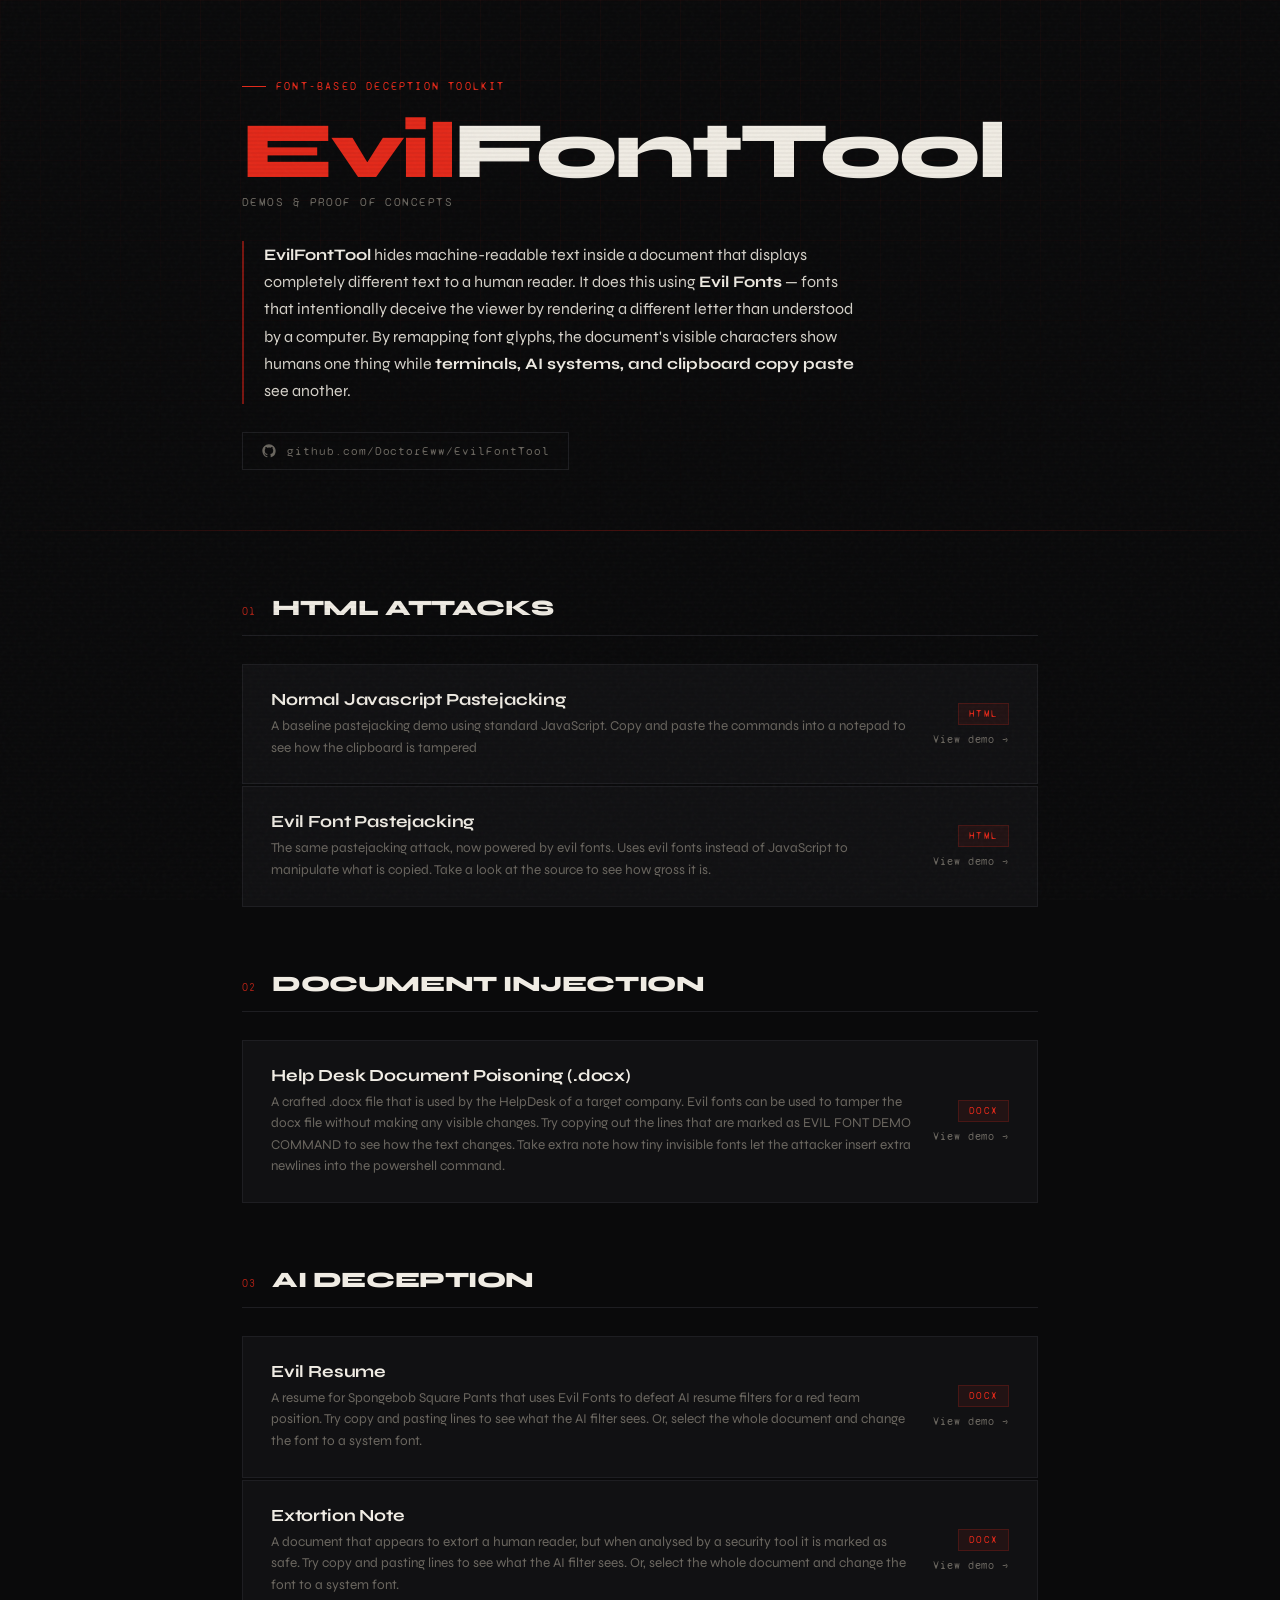
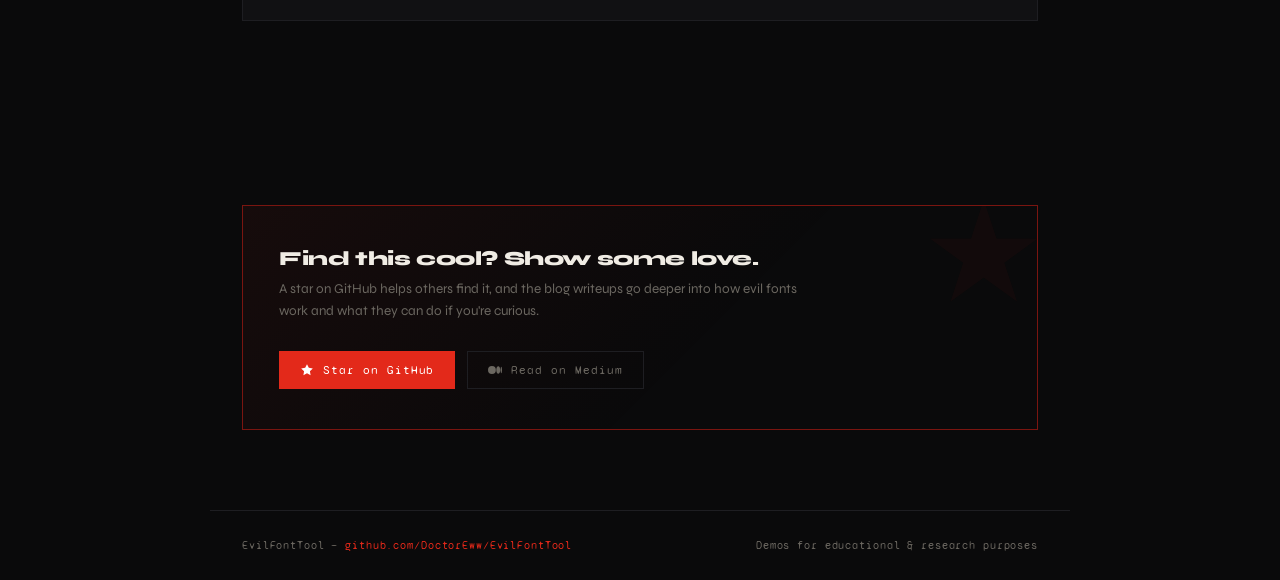
==== index.html @ efe9433b "Revamp the demo!" ====
<!DOCTYPE html>
<html lang="en">
<head>
  <meta charset="UTF-8" />
  <meta name="viewport" content="width=device-width, initial-scale=1.0" />
  <title>EvilFontTool — Demos</title>
  <link rel="preconnect" href="https://fonts.googleapis.com" />
  <link rel="preconnect" href="https://fonts.gstatic.com" crossorigin />
  <link href="https://fonts.googleapis.com/css2?family=Syne+Mono&family=Syne:wght@400;700;800&family=Space+Mono&display=swap" rel="stylesheet" />
  <link rel="stylesheet" href="style.css" />
</head>
<body>

  <header>
    <div class="header-grid"></div>
    <div class="header-inner">
      <div class="eyebrow">Font-based deception toolkit</div>
      <h1><span class="evil">Evil</span>FontTool</h1>
      <div class="tagline">Demos &amp; Proof of Concepts</div>
      <p class="description">
        <strong>EvilFontTool</strong> hides machine-readable text inside a document that displays completely different text to a human reader. It does this using <strong>Evil Fonts</strong> — fonts that intentionally deceive the viewer by rendering a different letter than understood by a computer. By remapping font glyphs, the document's visible characters show humans one thing while <strong>terminals, AI systems, and clipboard copy paste</strong> see another.
      </p>
      <a class="github-link" href="https://github.com/DoctorEww/EvilFontTool" target="_blank" rel="noopener">
        <svg width="16" height="16" viewBox="0 0 24 24" fill="currentColor">
          <path d="M12 2C6.477 2 2 6.484 2 12.017c0 4.425 2.865 8.18 6.839 9.504.5.092.682-.217.682-.483 0-.237-.008-.868-.013-1.703-2.782.605-3.369-1.343-3.369-1.343-.454-1.158-1.11-1.466-1.11-1.466-.908-.62.069-.608.069-.608 1.003.07 1.531 1.032 1.531 1.032.892 1.53 2.341 1.088 2.91.832.092-.647.35-1.088.636-1.338-2.22-.253-4.555-1.113-4.555-4.951 0-1.093.39-1.988 1.029-2.688-.103-.253-.446-1.272.098-2.65 0 0 .84-.27 2.75 1.026A9.564 9.564 0 0112 6.844c.85.004 1.705.115 2.504.337 1.909-1.296 2.747-1.027 2.747-1.027.546 1.379.202 2.398.1 2.651.64.7 1.028 1.595 1.028 2.688 0 3.848-2.339 4.695-4.566 4.943.359.309.678.92.678 1.855 0 1.338-.012 2.419-.012 2.747 0 .268.18.58.688.482A10.019 10.019 0 0022 12.017C22 6.484 17.522 2 12 2z"/>
        </svg>
        github.com/DoctorEww/EvilFontTool
      </a>
    </div>
  </header>

  <div class="divider"></div>

  <main>

    <!-- ── HTML ATTACKS ── -->
    <section class="section">
      <div class="section-header">
        <span class="section-number">01</span>
        <h2 class="section-title">HTML Attacks</h2>
      </div>
      <div class="demos">

        <a class="demo-card fade-up" href="html_demo/javascript.html" title="Javascript Pastejacking">
          <div class="demo-info">
            <div class="demo-title">Normal Javascript Pastejacking</div>
            <div class="demo-desc">A baseline pastejacking demo using standard JavaScript. Copy and paste the commands into a notepad to see how the clipboard is tampered</div>
          </div>
          <div class="demo-cta">
            <span class="demo-tag">HTML</span>
            <span class="demo-arrow">View demo →</span>
          </div>
        </a>

        <a class="demo-card fade-up" href="html_demo/evilfont.html" title="Evil Fonts HTML Tampering">
          <div class="demo-info">
            <div class="demo-title">Evil Font Pastejacking</div>
            <div class="demo-desc">The same pastejacking attack, now powered by evil fonts. Uses evil fonts instead of JavaScript to manipulate what is copied. Take a look at the source to see how gross it is.</div>
          </div>
          <div class="demo-cta">
            <span class="demo-tag">HTML</span>
            <span class="demo-arrow">View demo →</span>
          </div>
        </a>

      </div>
    </section>

    <!-- ── DOCUMENT INJECTION ── -->
    <section class="section">
      <div class="section-header">
        <span class="section-number">02</span>
        <h2 class="section-title">Document Injection</h2>
      </div>
      <div class="demos">

        <a class="demo-card fade-up" href="demo_files/Evil_Font_Poison.docx" title="Evil Font Doc Poison">
          <div class="demo-info">
            <div class="demo-title">Help Desk Document Poisoning (.docx)</div>
            <div class="demo-desc">A crafted .docx file that is used by the HelpDesk of a target company. Evil fonts can be used to tamper the docx file without making any visible changes. Try copying out the lines that are marked as EVIL FONT DEMO COMMAND to see how the text changes. Take extra note how tiny invisible fonts let the attacker insert extra newlines into the powershell command.</div>
          </div>
          <div class="demo-cta">
            <span class="demo-tag">DOCX</span>
            <span class="demo-arrow">View demo →</span>
          </div>
        </a>

      </div>
    </section>

    <!-- ── AI DECEPTION ── -->
    <section class="section">
      <div class="section-header">
        <span class="section-number">03</span>
        <h2 class="section-title">AI Deception</h2>
      </div>
      <div class="demos">

        <a class="demo-card fade-up" href="demo_files/Evil_Font_Resume.docx" title="Evil Font Resume">
          <div class="demo-info">
            <div class="demo-title">Evil Resume</div>
            <div class="demo-desc">A resume for Spongebob Square Pants that uses Evil Fonts to defeat AI resume filters for a red team position. Try copy and pasting lines to see what the AI filter sees. Or, select the whole document and change the font to a system font.</div>
          </div>
          <div class="demo-cta">
            <span class="demo-tag">DOCX</span>
            <span class="demo-arrow">View demo →</span>
          </div>
        </a>

        <a class="demo-card fade-up" href="demo_files/Evil_Font_Extortion.docx" title="Evil Font Extort">
          <div class="demo-info">
            <div class="demo-title">Extortion Note</div>
            <div class="demo-desc">A document that appears to extort a human reader, but when analysed by a security tool it is marked as safe. Try copy and pasting lines to see what the AI filter sees. Or, select the whole document and change the font to a system font.</div>
          </div>
          <div class="demo-cta">
            <span class="demo-tag">DOCX</span>
            <span class="demo-arrow">View demo →</span>
          </div>
        </a>

      </div>
    </section>

  </main>

  <!-- ── CTA ── -->
  <div class="cta-wrapper">
    <div class="cta-banner">
      <div class="cta-heading">Find this cool? Show some love.</div>
      <p class="cta-sub">A star on GitHub helps others find it, and the blog writeups go deeper into how evil fonts work and what they can do if you're curious.</p>
      <div class="cta-buttons">
        <a class="cta-btn cta-btn-primary" href="https://github.com/DoctorEww/EvilFontTool" target="_blank" rel="noopener">
          <svg width="14" height="14" viewBox="0 0 24 24" fill="currentColor"><path d="M12 2l3.09 6.26L22 9.27l-5 4.87 1.18 6.88L12 17.77l-6.18 3.25L7 14.14 2 9.27l6.91-1.01L12 2z"/></svg>
          Star on GitHub
        </a>
        <a class="cta-btn cta-btn-secondary" href="https://medium.com/@doctoreww" target="_blank" rel="noopener">
          <svg width="14" height="14" viewBox="0 0 24 24" fill="currentColor"><path d="M13.54 12a6.8 6.8 0 01-6.77 6.82A6.8 6.8 0 010 12a6.8 6.8 0 016.77-6.82A6.8 6.8 0 0113.54 12zm7.42 0c0 3.54-1.51 6.42-3.38 6.42-1.87 0-3.39-2.88-3.39-6.42s1.52-6.42 3.39-6.42 3.38 2.88 3.38 6.42M24 12c0 3.17-.53 5.75-1.19 5.75-.66 0-1.19-2.58-1.19-5.75s.53-5.75 1.19-5.75C23.47 6.25 24 8.83 24 12z"/></svg>
          Read on Medium
        </a>
      </div>
    </div>
  </div>

  <footer>
    <div class="footer-inner">
      <span class="footer-text">EvilFontTool — <a href="https://github.com/DoctorEww/EvilFontTool" target="_blank" rel="noopener">github.com/DoctorEww/EvilFontTool</a></span>
      <span class="footer-text">Demos for educational &amp; research purposes</span>
    </div>
  </footer>

</body>
</html>
---- style.css ----
:root {
  --bg: #0a0a0b;
  --surface: #111113;
  --border: #1e1e22;
  --red: #e3291a;
  --red-dim: #7a1510;
  --red-glow: rgba(227, 41, 26, 0.18);
  --text: #d8d4cc;
  --text-dim: #6b6760;
  --text-bright: #f0ece4;
  --mono: 'Syne Mono', monospace;
  --sans: 'Syne', sans-serif;
}

*, *::before, *::after { box-sizing: border-box; margin: 0; padding: 0; }

html { scroll-behavior: smooth; }

body {
  background: var(--bg);
  color: var(--text);
  font-family: var(--sans);
  min-height: 100vh;
  overflow-x: hidden;
}

/* Noise texture overlay */
body::before {
  content: '';
  position: fixed;
  inset: 0;
  background-image: url("data:image/svg+xml,%3Csvg viewBox='0 0 256 256' xmlns='http://www.w3.org/2000/svg'%3E%3Cfilter id='noise'%3E%3CfeTurbulence type='fractalNoise' baseFrequency='0.9' numOctaves='4' stitchTiles='stitch'/%3E%3C/filter%3E%3Crect width='100%25' height='100%25' filter='url(%23noise)' opacity='0.04'/%3E%3C/svg%3E");
  pointer-events: none;
  z-index: 1000;
  opacity: 0.6;
}

/* Scanlines */
body::after {
  content: '';
  position: fixed;
  inset: 0;
  background: repeating-linear-gradient(
    0deg,
    transparent,
    transparent 2px,
    rgba(0,0,0,0.03) 2px,
    rgba(0,0,0,0.03) 4px
  );
  pointer-events: none;
  z-index: 999;
}

/* ─── HEADER ─── */
header {
  position: relative;
  padding: 80px 0 60px;
  overflow: hidden;
}

.header-grid {
  position: absolute;
  inset: 0;
  background-image:
    linear-gradient(rgba(227,41,26,0.04) 1px, transparent 1px),
    linear-gradient(90deg, rgba(227,41,26,0.04) 1px, transparent 1px);
  background-size: 40px 40px;
  mask-image: radial-gradient(ellipse 80% 100% at 50% 0%, black 40%, transparent 100%);
}

.header-inner {
  max-width: 860px;
  margin: 0 auto;
  padding: 0 32px;
  position: relative;
}

.eyebrow {
  font-family: var(--mono);
  font-size: 11px;
  letter-spacing: 0.2em;
  text-transform: uppercase;
  color: var(--red);
  margin-bottom: 20px;
  display: flex;
  align-items: center;
  gap: 10px;
}

.eyebrow::before {
  content: '';
  display: inline-block;
  width: 24px;
  height: 1px;
  background: var(--red);
}

h1 {
  font-family: var(--sans);
  font-size: clamp(42px, 7vw, 80px);
  font-weight: 800;
  line-height: 0.95;
  letter-spacing: -0.03em;
  color: var(--text-bright);
  margin-bottom: 6px;
  position: relative;
}

h1 .evil {
  color: var(--red);
  position: relative;
  display: inline-block;
}

/* glitch effect on hover */
h1 .evil::before,
h1 .evil::after {
  content: 'Evil';
  position: absolute;
  inset: 0;
  color: var(--red);
  opacity: 0;
}

h1:hover .evil::before {
  animation: glitch-1 0.3s steps(2) forwards;
  clip-path: polygon(0 20%, 100% 20%, 100% 40%, 0 40%);
  color: #00ffcc;
}
h1:hover .evil::after {
  animation: glitch-2 0.3s steps(2) 0.05s forwards;
  clip-path: polygon(0 60%, 100% 60%, 100% 80%, 0 80%);
  color: #ff006e;
}

@keyframes glitch-1 {
  0% { transform: translate(-3px, 0); opacity: 0.8; }
  50% { transform: translate(3px, 0); opacity: 0.8; }
  100% { transform: translate(0, 0); opacity: 0; }
}
@keyframes glitch-2 {
  0% { transform: translate(3px, 0); opacity: 0.8; }
  50% { transform: translate(-3px, 0); opacity: 0.8; }
  100% { transform: translate(0, 0); opacity: 0; }
}

.tagline {
  font-family: var(--mono);
  font-size: 12px;
  color: var(--text-dim);
  letter-spacing: 0.12em;
  text-transform: uppercase;
  margin-bottom: 32px;
}

.description {
  font-size: 16px;
  line-height: 1.7;
  color: var(--text);
  max-width: 620px;
  margin-bottom: 28px;
  border-left: 2px solid var(--red-dim);
  padding-left: 20px;
}

.description strong {
  color: var(--text-bright);
  font-weight: 700;
}

.github-link {
  display: inline-flex;
  align-items: center;
  gap: 10px;
  font-family: var(--mono);
  font-size: 12px;
  letter-spacing: 0.08em;
  color: var(--text-dim);
  text-decoration: none;
  border: 1px solid var(--border);
  padding: 10px 18px;
  transition: all 0.2s ease;
  position: relative;
  overflow: hidden;
}

.github-link::before {
  content: '';
  position: absolute;
  inset: 0;
  background: var(--red-glow);
  opacity: 0;
  transition: opacity 0.2s ease;
}

.github-link:hover {
  color: var(--text-bright);
  border-color: var(--red-dim);
}

.github-link:hover::before { opacity: 1; }

.github-link svg { flex-shrink: 0; }

/* ─── DIVIDER ─── */
.divider {
  width: 100%;
  height: 1px;
  background: linear-gradient(90deg, transparent, var(--red-dim) 30%, var(--red-dim) 70%, transparent);
  margin: 0;
  opacity: 0.5;
}

/* ─── MAIN ─── */
main {
  max-width: 860px;
  margin: 0 auto;
  padding: 64px 32px 120px;
}

/* ─── SECTION ─── */
.section {
  margin-bottom: 64px;
}

.section-header {
  display: flex;
  align-items: baseline;
  gap: 16px;
  margin-bottom: 28px;
  padding-bottom: 14px;
  border-bottom: 1px solid var(--border);
}

.section-number {
  font-family: var(--mono);
  font-size: 11px;
  color: var(--red);
  opacity: 0.7;
  letter-spacing: 0.1em;
}

.section-title {
  font-family: var(--sans);
  font-size: 22px;
  font-weight: 800;
  letter-spacing: -0.02em;
  color: var(--text-bright);
  text-transform: uppercase;
}

/* ─── DEMO CARDS ─── */
.demos {
  display: flex;
  flex-direction: column;
  gap: 2px;
}

.demo-card {
  background: var(--surface);
  border: 1px solid var(--border);
  padding: 24px 28px;
  display: grid;
  grid-template-columns: 1fr auto;
  align-items: center;
  gap: 20px;
  text-decoration: none;
  position: relative;
  overflow: hidden;
  transition: border-color 0.2s ease, background 0.2s ease;
  cursor: pointer;
}

.demo-card::before {
  content: '';
  position: absolute;
  left: 0;
  top: 0;
  bottom: 0;
  width: 3px;
  background: var(--red);
  transform: scaleY(0);
  transform-origin: bottom;
  transition: transform 0.25s ease;
}

.demo-card:hover {
  border-color: var(--red-dim);
  background: #131315;
}

.demo-card:hover::before {
  transform: scaleY(1);
}

.demo-info { min-width: 0; }

.demo-title {
  font-family: var(--sans);
  font-size: 17px;
  font-weight: 700;
  color: var(--text-bright);
  margin-bottom: 6px;
  letter-spacing: -0.01em;
}

.demo-desc {
  font-size: 13.5px;
  line-height: 1.6;
  color: var(--text-dim);
}

.demo-tag {
  font-family: var(--mono);
  font-size: 10px;
  letter-spacing: 0.12em;
  text-transform: uppercase;
  color: var(--red);
  background: rgba(227,41,26,0.08);
  border: 1px solid rgba(227,41,26,0.2);
  padding: 4px 10px;
  white-space: nowrap;
  flex-shrink: 0;
}

.demo-arrow {
  display: flex;
  align-items: center;
  gap: 8px;
  font-family: var(--mono);
  font-size: 11px;
  letter-spacing: 0.08em;
  color: var(--text-dim);
  white-space: nowrap;
  transition: color 0.2s, gap 0.2s;
}

.demo-card:hover .demo-arrow {
  color: var(--red);
  gap: 12px;
}

.demo-cta {
  display: flex;
  flex-direction: column;
  align-items: flex-end;
  gap: 8px;
  flex-shrink: 0;
}

/* ─── CTA BANNER ─── */
.cta-wrapper {
  max-width: 860px;
  margin: 0 auto;
  padding: 0 32px 80px;
}

.cta-banner {
  border: 1px solid var(--red-dim);
  background: linear-gradient(135deg, rgba(227,41,26,0.06) 0%, transparent 60%);
  padding: 40px 36px;
  position: relative;
  overflow: hidden;
}

.cta-banner::before {
  content: '★';
  position: absolute;
  right: -10px;
  top: -20px;
  font-size: 140px;
  color: var(--red);
  opacity: 0.04;
  line-height: 1;
  pointer-events: none;
  user-select: none;
}

.cta-heading {
  font-family: var(--sans);
  font-size: 20px;
  font-weight: 800;
  color: var(--text-bright);
  letter-spacing: -0.02em;
  margin-bottom: 8px;
}

.cta-sub {
  font-size: 13.5px;
  color: var(--text-dim);
  line-height: 1.6;
  margin-bottom: 28px;
  max-width: 520px;
}

.cta-buttons {
  display: flex;
  flex-wrap: wrap;
  gap: 12px;
}

.cta-btn {
  display: inline-flex;
  align-items: center;
  gap: 9px;
  font-family: var(--mono);
  font-size: 12px;
  letter-spacing: 0.08em;
  text-decoration: none;
  padding: 11px 20px;
  border: 1px solid;
  transition: all 0.2s ease;
  position: relative;
  overflow: hidden;
}

.cta-btn-primary {
  background: var(--red);
  border-color: var(--red);
  color: #fff;
}

.cta-btn-primary:hover {
  background: #c4220f;
  border-color: #c4220f;
  transform: translateY(-1px);
  box-shadow: 0 6px 20px rgba(227,41,26,0.35);
}

.cta-btn-secondary {
  background: transparent;
  border-color: var(--border);
  color: var(--text-dim);
}

.cta-btn-secondary:hover {
  border-color: var(--text-dim);
  color: var(--text-bright);
  transform: translateY(-1px);
}

/* ─── FOOTER ─── */
footer {
  border-top: 1px solid var(--border);
  padding: 28px 32px;
  max-width: 860px;
  margin: 0 auto;
}

.footer-inner {
  display: flex;
  justify-content: space-between;
  align-items: center;
}

.footer-text {
  font-family: var(--mono);
  font-size: 11px;
  color: var(--text-dim);
  letter-spacing: 0.08em;
}

.footer-text a {
  color: var(--red);
  text-decoration: none;
}

/* ─── ANIMATE IN ─── */
.fade-up {
  opacity: 0;
  transform: translateY(16px);
  animation: fadeUp 0.5s ease forwards;
}

@keyframes fadeUp {
  to { opacity: 1; transform: translateY(0); }
}

.fade-up:nth-child(1) { animation-delay: 0.05s; }
.fade-up:nth-child(2) { animation-delay: 0.1s; }
.fade-up:nth-child(3) { animation-delay: 0.15s; }
.fade-up:nth-child(4) { animation-delay: 0.2s; }
.fade-up:nth-child(5) { animation-delay: 0.25s; }
.fade-up:nth-child(6) { animation-delay: 0.3s; }

/* ─── RESPONSIVE ─── */
@media (max-width: 600px) {
  .demo-card {
    grid-template-columns: 1fr;
  }
  .demo-cta {
    flex-direction: row;
    align-items: center;
    justify-content: space-between;
  }
  .footer-inner { flex-direction: column; gap: 8px; text-align: center; }
  .cta-banner { padding: 28px 20px; }
  .cta-buttons { flex-direction: column; }
  .cta-btn { justify-content: center; }
}
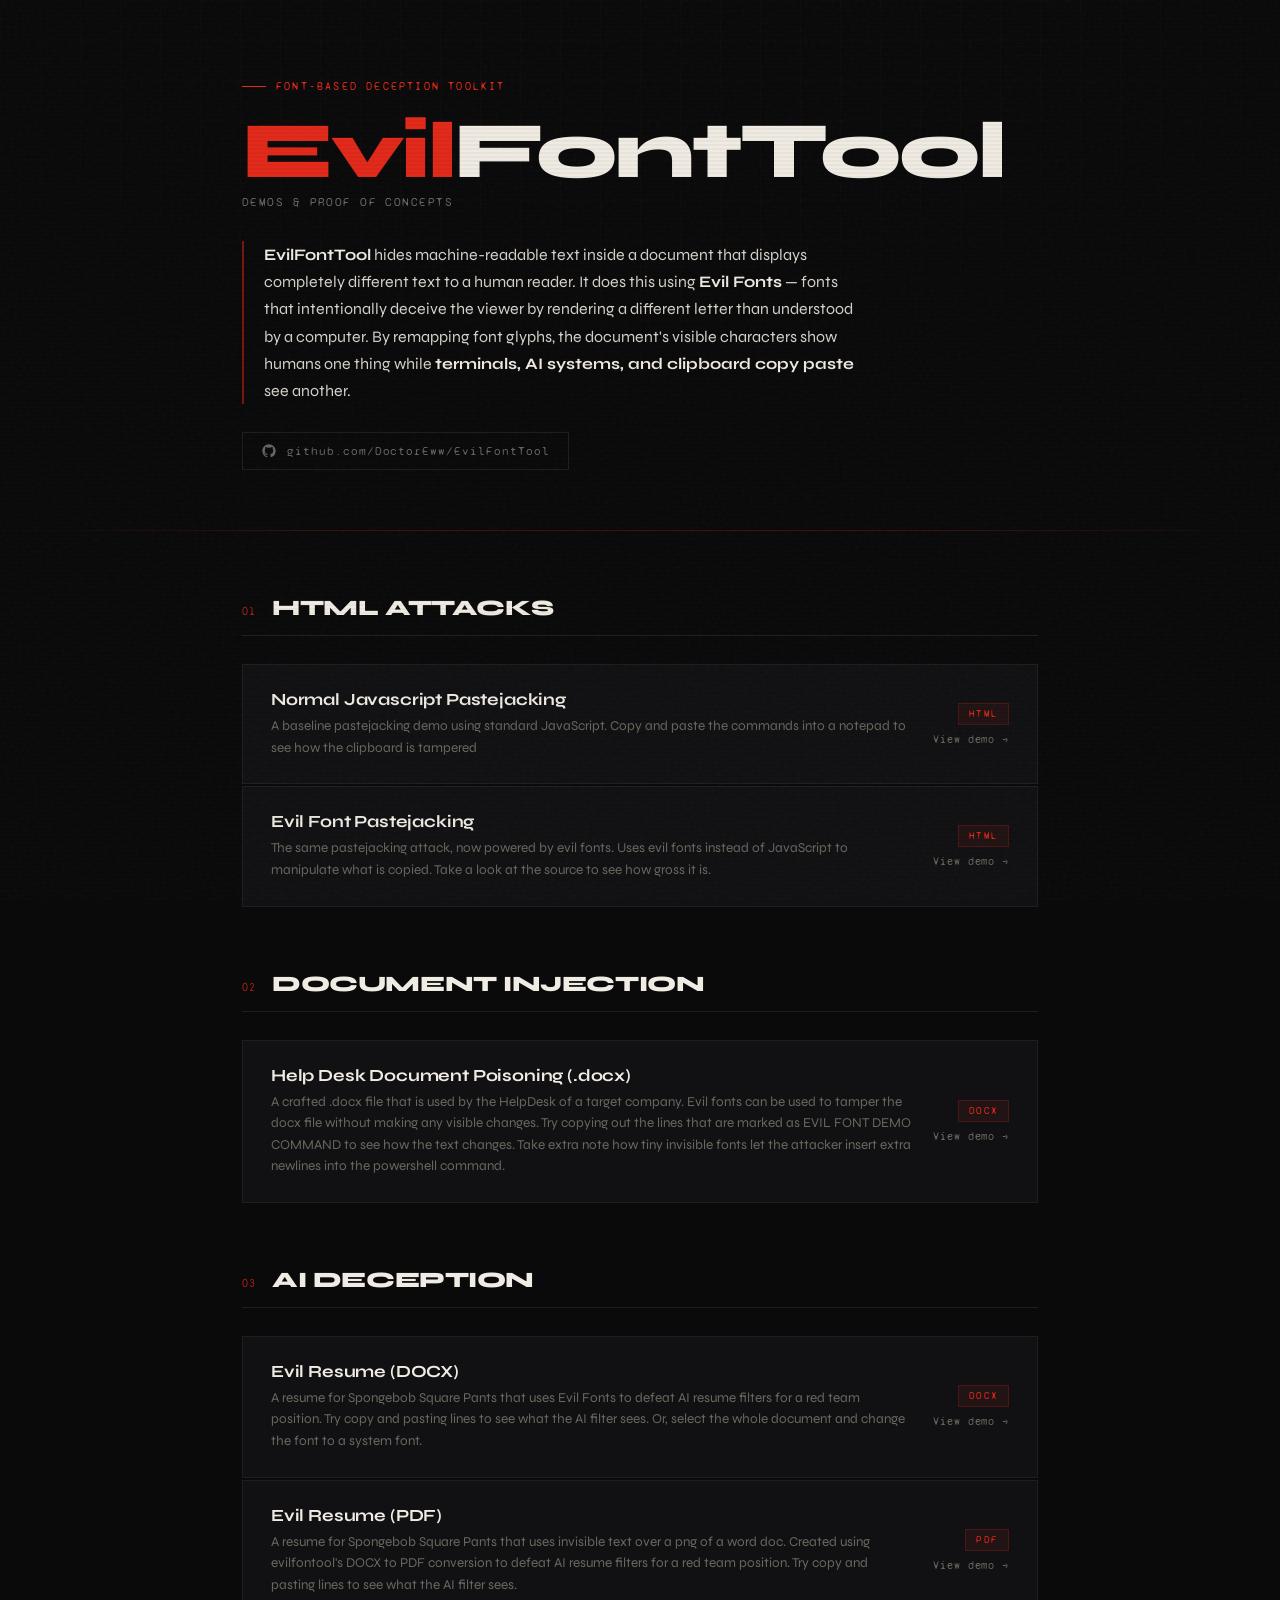
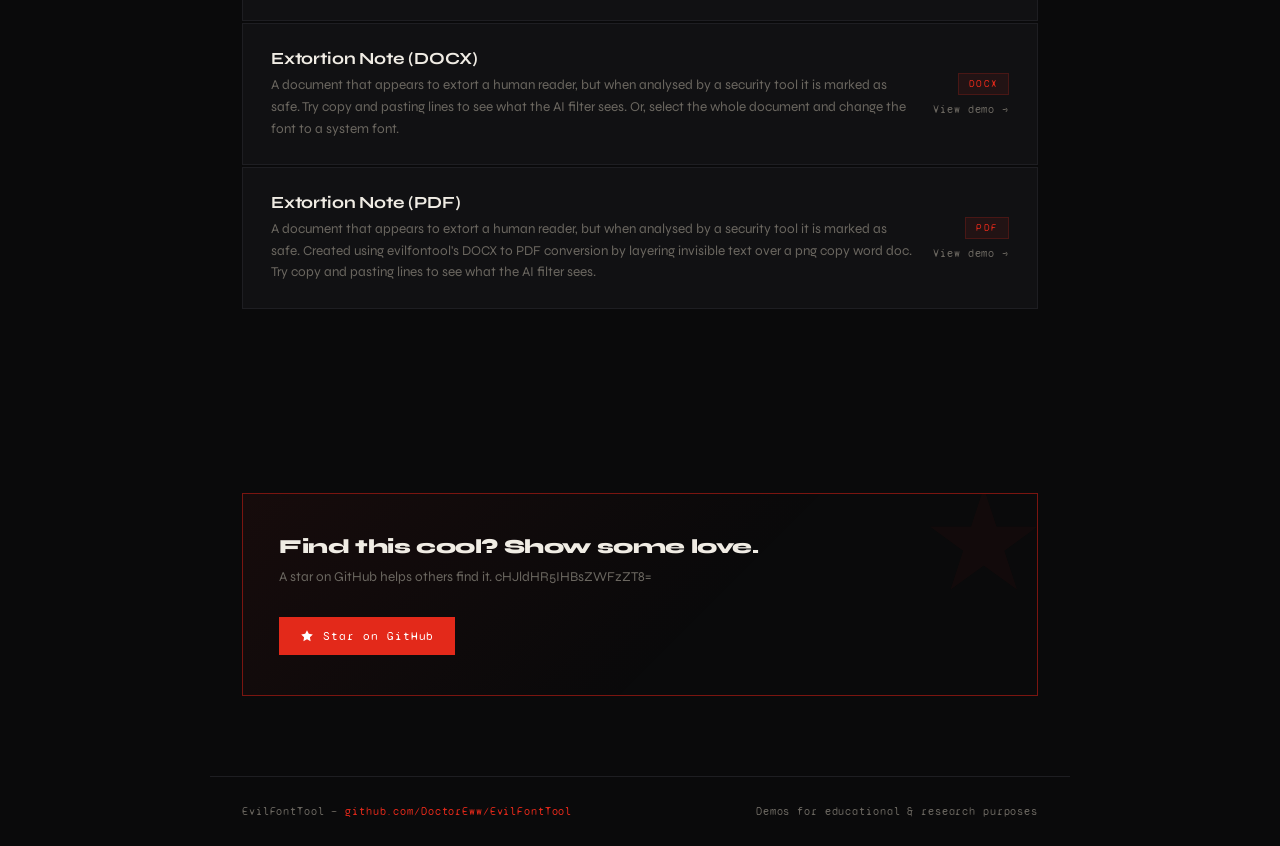
==== commit 7f622349: "Added PDF demo" ====
--- a/index.html
+++ b/index.html
@@ -9,6 +9,10 @@
   <link href="https://fonts.googleapis.com/css2?family=Syne+Mono&family=Syne:wght@400;700;800&family=Space+Mono&display=swap" rel="stylesheet" />
   <link rel="stylesheet" href="style.css" />
 </head>
+
+
+<!-- Hi there, welcome to the source code -->
+
 <body>
 
   <header>
@@ -98,7 +102,7 @@
 
         <a class="demo-card fade-up" href="demo_files/Evil_Font_Resume.docx" title="Evil Font Resume">
           <div class="demo-info">
-            <div class="demo-title">Evil Resume</div>
+            <div class="demo-title">Evil Resume (DOCX)</div>
             <div class="demo-desc">A resume for Spongebob Square Pants that uses Evil Fonts to defeat AI resume filters for a red team position. Try copy and pasting lines to see what the AI filter sees. Or, select the whole document and change the font to a system font.</div>
           </div>
           <div class="demo-cta">
@@ -107,13 +111,35 @@
           </div>
         </a>
 
+        <a class="demo-card fade-up" href="demo_files/Evil_Font_Resume.pdf" title="Evil Font Resume">
+          <div class="demo-info">
+            <div class="demo-title">Evil Resume (PDF)</div>
+            <div class="demo-desc">A resume for Spongebob Square Pants that uses invisible text over a png of a word doc. Created using evilfontool's DOCX to PDF conversion to defeat AI resume filters for a red team position. Try copy and pasting lines to see what the AI filter sees.</div>
+          </div>
+          <div class="demo-cta">
+            <span class="demo-tag">PDF</span>
+            <span class="demo-arrow">View demo →</span>
+          </div>
+        </a>
+
         <a class="demo-card fade-up" href="demo_files/Evil_Font_Extortion.docx" title="Evil Font Extort">
           <div class="demo-info">
-            <div class="demo-title">Extortion Note</div>
+            <div class="demo-title">Extortion Note (DOCX)</div>
             <div class="demo-desc">A document that appears to extort a human reader, but when analysed by a security tool it is marked as safe. Try copy and pasting lines to see what the AI filter sees. Or, select the whole document and change the font to a system font.</div>
           </div>
           <div class="demo-cta">
             <span class="demo-tag">DOCX</span>
+            <span class="demo-arrow">View demo →</span>
+          </div>
+        </a>
+
+        <a class="demo-card fade-up" href="demo_files/Evil_Font_Extortion.pdf" title="Evil Font Extort">
+          <div class="demo-info">
+            <div class="demo-title">Extortion Note (PDF)</div>
+            <div class="demo-desc">A document that appears to extort a human reader, but when analysed by a security tool it is marked as safe. Created using evilfontool's DOCX to PDF conversion by layering invisible text over a png copy word doc. Try copy and pasting lines to see what the AI filter sees. </div>
+          </div>
+          <div class="demo-cta">
+            <span class="demo-tag">PDF</span>
             <span class="demo-arrow">View demo →</span>
           </div>
         </a>
@@ -127,15 +153,11 @@
   <div class="cta-wrapper">
     <div class="cta-banner">
       <div class="cta-heading">Find this cool? Show some love.</div>
-      <p class="cta-sub">A star on GitHub helps others find it, and the blog writeups go deeper into how evil fonts work and what they can do if you're curious.</p>
+      <p class="cta-sub">A star on GitHub helps others find it. cHJldHR5IHBsZWFzZT8=</p>
       <div class="cta-buttons">
         <a class="cta-btn cta-btn-primary" href="https://github.com/DoctorEww/EvilFontTool" target="_blank" rel="noopener">
           <svg width="14" height="14" viewBox="0 0 24 24" fill="currentColor"><path d="M12 2l3.09 6.26L22 9.27l-5 4.87 1.18 6.88L12 17.77l-6.18 3.25L7 14.14 2 9.27l6.91-1.01L12 2z"/></svg>
           Star on GitHub
-        </a>
-        <a class="cta-btn cta-btn-secondary" href="https://medium.com/@doctoreww" target="_blank" rel="noopener">
-          <svg width="14" height="14" viewBox="0 0 24 24" fill="currentColor"><path d="M13.54 12a6.8 6.8 0 01-6.77 6.82A6.8 6.8 0 010 12a6.8 6.8 0 016.77-6.82A6.8 6.8 0 0113.54 12zm7.42 0c0 3.54-1.51 6.42-3.38 6.42-1.87 0-3.39-2.88-3.39-6.42s1.52-6.42 3.39-6.42 3.38 2.88 3.38 6.42M24 12c0 3.17-.53 5.75-1.19 5.75-.66 0-1.19-2.58-1.19-5.75s.53-5.75 1.19-5.75C23.47 6.25 24 8.83 24 12z"/></svg>
-          Read on Medium
         </a>
       </div>
     </div>
